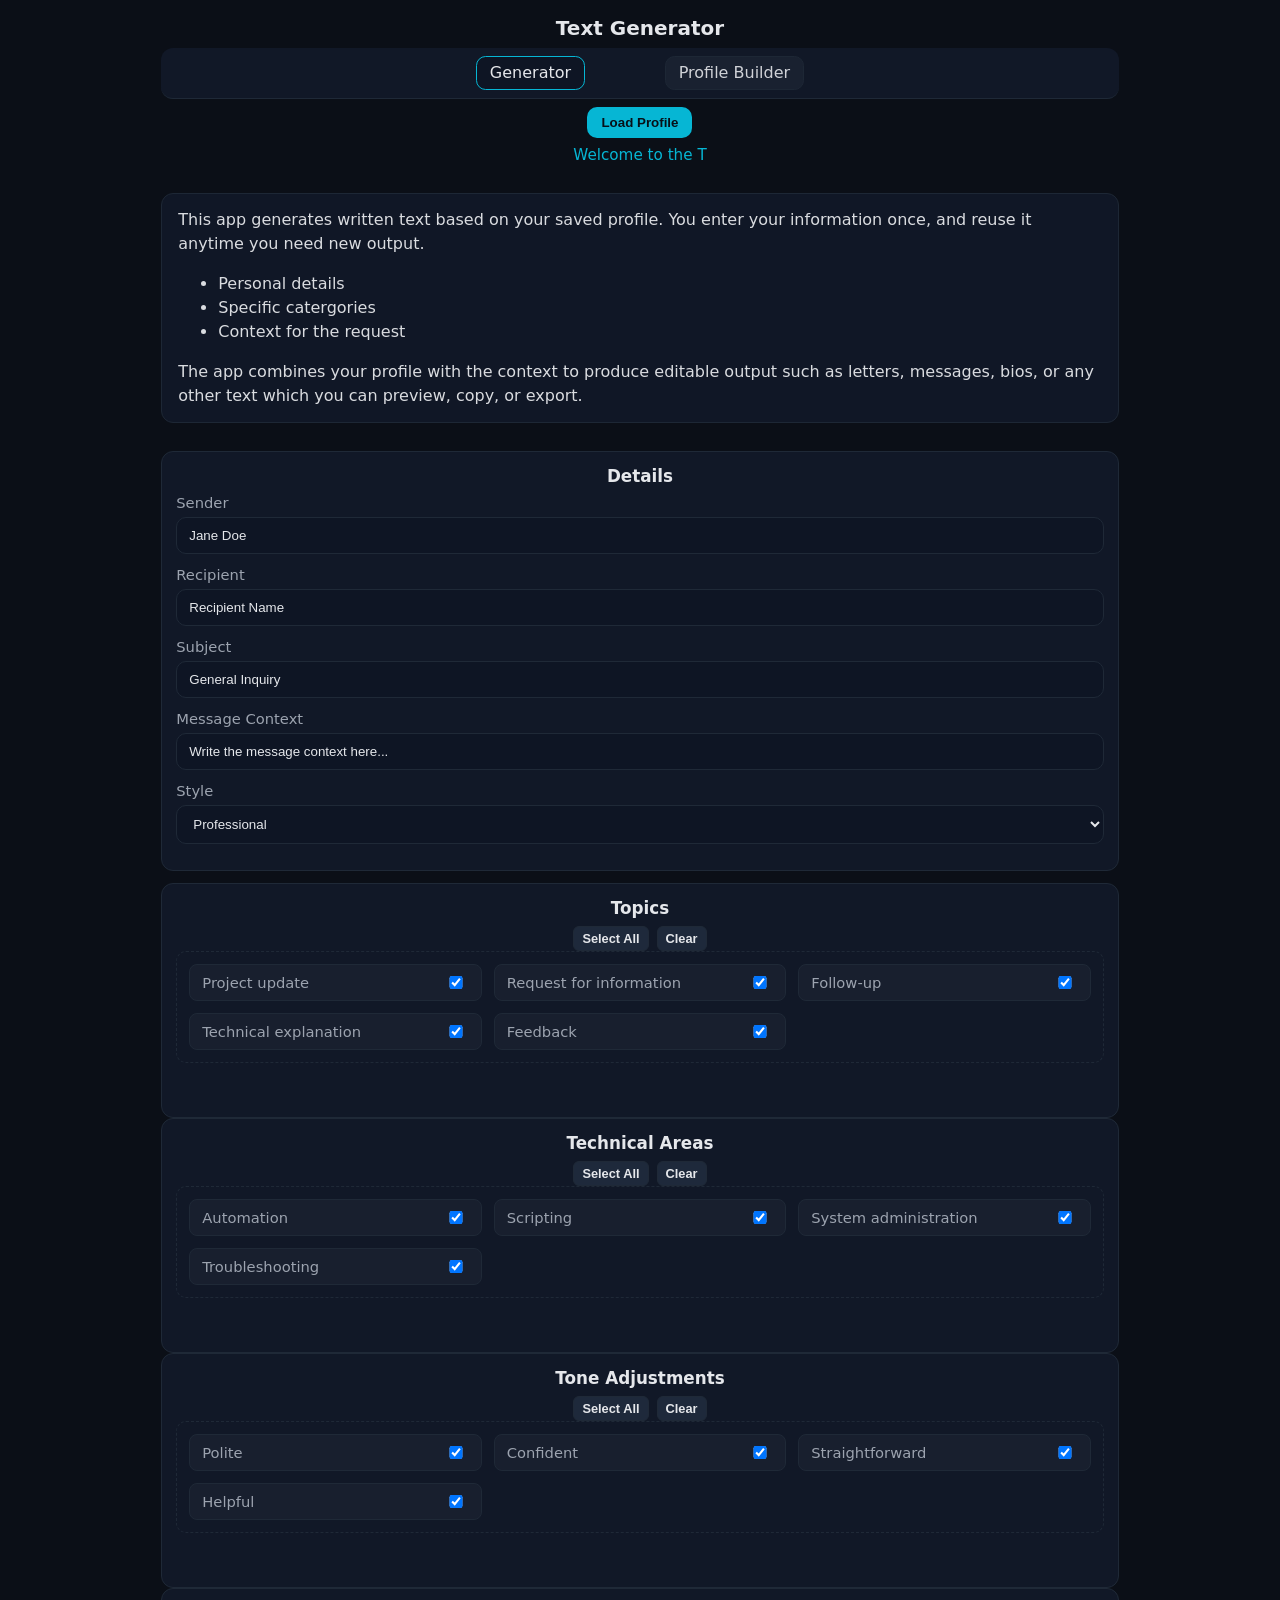
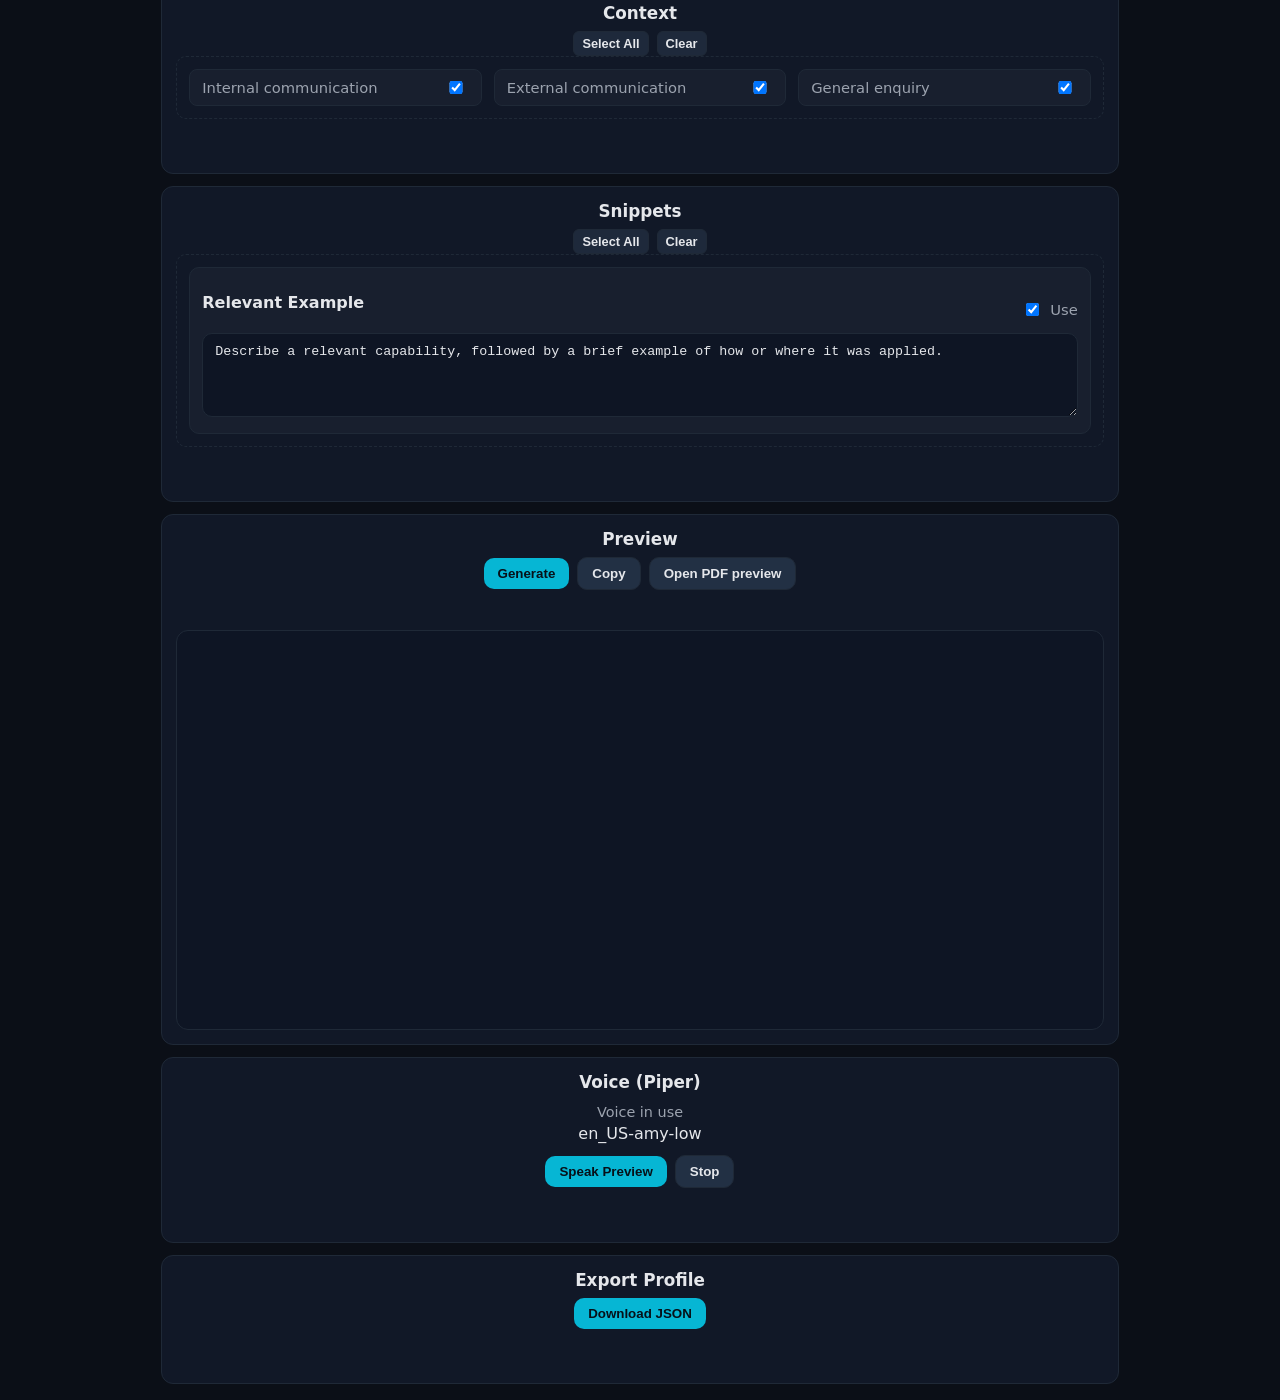
==== site/index.html @ e266deee "Initial Commit" ====
<!doctype html>
<html lang="en">
<head>
  <meta charset="utf-8" />
  <title>Text Generator</title>
  <meta name="viewport" content="width=device-width, initial-scale=1" />
  
  <!-- Main stylesheet -->
  <link rel="stylesheet" href="css/style.css" />

  <!-- Simple inline favicon -->
  <link rel="icon" href="data:image/svg+xml,<svg xmlns='http://www.w3.org/2000/svg' viewBox='0 0 100 100'><rect width='100' height='100' rx='18' fill='%2306b6d4'/><text x='50' y='62' font-size='58' text-anchor='middle' fill='%23071018'>TG</text></svg>">
</head>

<body>
<div class="app">

  <!-- Header + Navigation + Profile Loader -->
  <header class="header-centered">
    <h1>Text Generator</h1>

    <nav class="nav">
      <div class="nav-links">
        <a href="index.html" aria-current="page">Generator</a>
        <a href="profile.html">Profile Builder</a>
      </div>
    </nav>

    <div class="profile-loader-wrapper">
      <!-- Load button pane -->
      <div
        data-pane="profile-loader"
        data-state-key="TEXT_PROFILE"
        data-default-profile="data/default.json"
        data-button-label="Load Profile"
        data-accept=".json,application/json"
        data-ticker-id="profile-main"
      ></div>

      <!-- Typewriter ticker pane -->
      <div
        class="profile-loader-ticker"
        data-pane="status-ticker"
        data-messages-url="data/messages.json"
        data-ticker-id="profile-main"
      ></div>
    </div>
  </header>

  <!-- Main generator layout -->
  <main class="split" id="root">

  <!-- Intro text block -->
  <div  class="intro-text"
        data-pane="intro-text"
        data-intro-key="main">
  </div>

    <!-- Form fields generated from profile.form -->
    <div data-pane="generator-form"
         data-state-key="TEXT_PROFILE"
         data-title="Details"
         data-default-styles="Professional,Friendly,Direct,Concise">
    </div>

    <!-- Checklist groups from profile.options -->
    <div data-pane="generator-checklists"
         data-state-key="TEXT_PROFILE"
         data-default-title="Options">
    </div>

    <!-- Subject + example blocks -->
    <div data-pane="generator-snippets"
         data-state-key="TEXT_PROFILE"
         data-default-title="Snippets">
    </div>

    <!-- Preview + Generate + Copy + PDF -->
    <div data-pane="generator-preview"
         data-ollama-url="http://localhost:11434/api/generate"
         data-form-selector='[data-pane="generator-form"]'
         data-checklists-selector='[data-pane="generator-checklists"]'
         data-snippets-selector='[data-pane="generator-snippets"]'
         data-state-key="TEXT_PROFILE"
         data-text-id="generator-text"
         data-ticker-id="profile-main">
    </div>

    <!-- Piper TTS (speaks content of preview) -->
    <div data-pane="generator-piper"
         data-piper-base="/piper"
         data-voice-id="en_US-amy-low"
         data-target-selector="#generator-text"
         data-ticker-id="profile-main">
    </div>

    <!-- Export profile as JSON -->
    <div
      data-pane="builder-export"
      data-state-key="TEXT_PROFILE"
      data-title="Export Profile"
      data-filename="profile.json"
      data-button-label="Download JSON"
      data-ticker-id="profile-main">
    </div>

  </main>
</div>

<!-- Pane scripts -->
<script src="js/PanesCore.js"></script>
<script src="js/Common/StatusTickerPane.js"></script>
<script src="js/Common/ProfileLoaderPane.js"></script>
<script src="js/Generator/GeneratorFormPane.js"></script>
<script src="js/Generator/GeneratorChecklistPane.js"></script>
<script src="js/Generator/GeneratorSnippetsPane.js"></script>
<script src="js/Generator/GeneratorPreviewPane.js"></script>
<script src="js/Generator/GeneratorPiperPane.js"></script>
<script src="js/Common/ExportPane.js"></script>
<script src="text/intro.js"></script>
<script src="js/Common/IntroPane.js"></script>

<script>
  // Instantiate all panes declared in the page.
  window.Panes && window.Panes.bootstrap();
</script>

</body>
</html>
---- site/css/style.css ----
/* =========================
   Theme Tokens
   ========================= */
:root {
  --bg: #0b0f17;
  --card: #111827;
  --muted: #9ca3af;
  --text: #e5e7eb;
  --border: #1f2937;
  --accent: #06b6d4;
}

/* =========================
   Base / Reset
   ========================= */
* { box-sizing: border-box; }

body {
  margin: 0;
  background: var(--bg);
  color: var(--text);
  font-family: system-ui, sans-serif;
  font-size: 1rem;
}

.muted {
  color: var(--muted);
  opacity: 0.95;
  margin: 0.25rem 0 0.75rem;
  line-height: 1.4;
}

h1 {
  font-size: 1.25rem;
  margin: 0;
}

/* =========================
   Top Nav
   ========================= */
.nav {
  position: sticky;
  top: 0;
  z-index: 10;
  display: flex;
  align-items: center;
  justify-content: center;
  padding: 0.75rem 1rem;
  padding-top: 0.5rem;
  padding-bottom: 0.5rem;
  margin-top: 0.5rem;
  background: var(--card);
  border-bottom: 1px solid var(--border);
  border-radius: 0.75rem;
  width: 80%;
}

.nav .brand {
  font-weight: 700;
  text-decoration: none;
  color: var(--text);
}

.nav .nav-links {
  display: flex;
  gap: 5rem;
}

.nav .nav-links a {
  text-decoration: none;         
  color: var(--text);
  padding: 0.4rem 0.8rem;
  border-radius: 0.6rem;
  border: 1px solid var(--border);
  background: #1a2232;          
  transition: 0.15s ease;
  opacity: 0.9;
}

.nav .nav-links a:hover {
  color: white;
  opacity: 1;
  filter: brightness(1.15);
  border-color: var(--accent);
  background: #0e1524;
}

.nav .nav-links a[aria-current="page"] {
  border-color: var(--accent);
  background: #0e1524;
  opacity: 1;
}

/* =========================
   Intro Text
   ========================= */
.intro-text {
  background: var(--card);
  border: 1px solid var(--border);
  border-radius: 0.75rem;
  color: var(--text);
  padding: 0.875rem 1rem;
  width: 80%;
  margin: 0.75rem auto 1rem;
  line-height: 1.5;
  opacity: 0.95;
}

.intro-text p {
  margin: 0; 
}

/* =========================
   App Layout
   ========================= */
.app {
  max-width: min(110rem, 96vw);
  margin: 0 auto;
  padding: 1rem;
}

.split {
  display: flex;
  flex-direction: column;
  gap: 0.75rem;
}

.pane {
  background: var(--card);
  border: 1px solid var(--border);
  border-radius: 0.75rem;
  padding: 0.875rem;
  width: 80%;
  margin: 0 auto;
}

/* ------------------------------------------------------------------
   Pane host isolation hooks
   - PanesCore adds: .pane-host and .pane-host--<data-pane>
   - Pane renderers can add: .pane--<data-pane>
   Use these selectors for per-pane CSS without bleeding styles.
   ------------------------------------------------------------------ */
.pane-host {
  /* no visual changes by default */
}

.pane--error {
  border-color: #ef4444;
}

.pane h2 {
  margin: 0 0 .5rem;
  font-size: 1.05rem;
}

.pane-title {
  text-align: center;
  margin-bottom: 0.5rem;
}

/* =========================
   Voice Info
   ========================= */
.voice-details {
  text-align: center;
  margin: 0.75rem 0;
}

.voice-details label {
  display: block;
  font-size: 0.9rem;
  color: var(--muted);
  margin-bottom: 0.25rem;
}

#voice-label {
  display: inline-block;
  font-weight: 600;
  color: var(--text);
  opacity: 0.9;
}

/* =========================
   Header + Actions
   ========================= */
.header-centered {
  display: flex;
  flex-direction: column;
  align-items: center;
  margin-bottom: 1rem;
  text-align: center;
}

.actions { 
  display: flex; 
  gap: .5rem; 
  justify-content: center; 
}

.actions-centered { 
  margin-top: .5rem; 
  justify-content: center; 
}

/* =========================
   Buttons
   ========================= */
button {
  background: #223044;
  color: var(--text);
  border: 1px solid var(--border);
  border-radius: 0.625rem;
  padding: 0.5rem 0.875rem;
  font-weight: 600;
}

button.primary { background: var(--accent); color: #071018; border: none; }
button:hover { filter: brightness(1.08); }

button.mini {
  background: #1e293b;
  border: 1px solid var(--border);
  padding: 0.25rem 0.5rem;
  border-radius: 0.375rem;
  font-size: 0.8rem;
  margin: 0.5rem auto;
}

.pane .actions {
  display: flex;
  justify-content: center;
  align-items: center;
  gap: .5rem;
}
.pane .actions button {
  display: inline-flex;  
  margin: 0;             
}

.form-field-key-row {
  display: flex;
  align-items: center;
  gap: 8px;
}

.form-field-key-row label {
  min-width: 90px;
}

.form-field-key-row .mini.danger {
  margin-left: auto;
}

.builder-style-row {
  display: flex;
  gap: 8px;
  align-items: center;
}

.builder-style-row .mini.danger {
  margin-left: auto;
}

.checklist-item-row {
  display: flex;
  gap: 6px;
  margin-bottom: 4px;
}

.checklist-item-row button.mini.danger {
  background: #1e293b;
  color: white;
  border: none;
  padding: 0 6px;
  cursor: pointer;
  border-radius: 4px;
}


/* =========================
   Forms
   ========================= */
label {
  display: block;
  font-size: 0.92rem;
  color: var(--muted);
  margin: 0.5rem 0 0.375rem;
}

input, textarea, select {
  width: 100%;
  background: #0e1524;
  color: var(--text);
  border: 1px solid var(--border);
  border-radius: 0.625rem;
  padding: 0.625rem 0.75rem;
  outline: none;
}


.form-field-block {
  margin-bottom: 0.75rem;
}

.form-field-key-row input.form-key-input {
  font-weight: 600;
  background: #1a2232;
  border: 1px solid var(--accent);
  margin-top: 0.25rem;
  margin-bottom: 0.5rem;
}

.form-field-value-row input.form-value-input {
  background: #0e1524;
  border: 1px solid var(--border);
  opacity: 0.95;
}

.form-field-value-row {
  padding-left: 0.75rem;
  border-left: 2px solid var(--border);
  margin-top: 0.25rem;
}


textarea { min-height: 8.75rem; resize: vertical; }
.group { margin-bottom: 0.75rem; }

#status,
.status-text {
  min-height: 1.2rem;
  line-height: 1.2rem;
  margin-top: 0.5rem;
  color: var(--accent);
  font-size: 0.95rem;
  transition: opacity 180ms ease;
  opacity: 0;
  visibility: hidden;
}

#status.show,
.status-text.show {
  opacity: 1;
  visibility: visible;
}

.is-disabled {
  opacity: .6;
}

.checklist-title-wrap input {
  font-weight: 600;
  background: #1a2232;
  border: 1px solid var(--accent);
  padding: 0.5rem;
  margin-bottom: 0.5rem;
}

.checklist-items-wrap > div > div > input {
  font-weight: 400;
  background: #0e1524;
  border: 1px solid var(--border);
  opacity: 0.9;
}

.checklist-items-wrap {
  padding-left: 0.75rem;
  border-left: 2px solid var(--border);
  margin-top: 0.5rem;
}


/* =========================
   Checklist 
   ========================= */
.checklist {
  display: grid;
  grid-template-columns: repeat(auto-fill, minmax(280px, 1fr)); 
  gap: 0.75rem;  
  border: 1px dashed var(--border);
  border-radius: 0.625rem;
  padding: 0.75rem;
}

.checkrow {
  display: grid;
  grid-template-columns: 1fr auto; 
  align-items: center;
  padding: 0.5rem 0.75rem;
  background: rgba(255,255,255,0.03);
  border: 1px solid var(--border);
  border-radius: 0.5rem;
}

.checkrow label { 
  margin: 0; 
}

.checkrow input[type="checkbox"] { 
  justify-self: end; 
}

.checkrow:last-child { 
  border-bottom: 1px solid var(--border); 
}

.flash {
  display: block;
  text-align: center;
  min-height: 2em; 
  margin-top: 0.5rem;
  padding-bottom: 0.5rem;
}

/* =========================
   Snippets
   ========================= */
.snippet-row-top {
  display: grid;
  grid-template-columns: 1fr auto;
  gap: 0.75rem;
  align-items: end;
}

.snippet-include {
  display: flex;
  align-items: center;
  gap: 0.5rem;
  justify-content: flex-end;
  margin-top: 1.25rem;
  color: var(--muted);
  font-size: 0.92rem;
}

.snippet-include input[type="checkbox"] {
  width: auto;
}

.snippet-list {
  display: grid;
  grid-template-columns: 1fr;
  gap: 0.75rem;
  border: 1px dashed var(--border);
  border-radius: 0.625rem;
  padding: 0.75rem;
}

.snippet-card {
  border: 1px solid var(--border);
  border-radius: 0.625rem;
  background: rgba(255,255,255,0.03);
  padding: 0.75rem;
}

.snippet-head {
  display: grid;
  grid-template-columns: 1fr auto;
  gap: 0.75rem;
  align-items: center;
  margin-bottom: 0.5rem;
}

.snippet-subject {
  font-weight: 700;
}

.snippet-body textarea {
  min-height: 5.25rem;
}

/* =========================
   Preview
   ========================= */
.text {
  background: #0e1524;
  border: 1px solid var(--border);
  border-radius: 0.75rem;
  padding: 1rem;
  white-space: pre-wrap;
  line-height: 1.5;
  min-height: 25rem;
  width: 100%;
  resize: vertical;
  font-family: inherit;
  line-height: 1.5;
}

#preview-flash {
  text-align: center;
  min-height: 2em; 
  margin-top: 0.5rem;
  padding-bottom: 0.5rem;
}

/* =========================
   Responsive
   ========================= */
@media (max-width: 600px) {
  .split {
    display: flex;
    flex-direction: column;
    gap: 0.5rem;
  }

  .pane {
    width: 100%;
    padding: 0.75rem;
  }

  .app {
    padding: 0.5rem;
  }
}
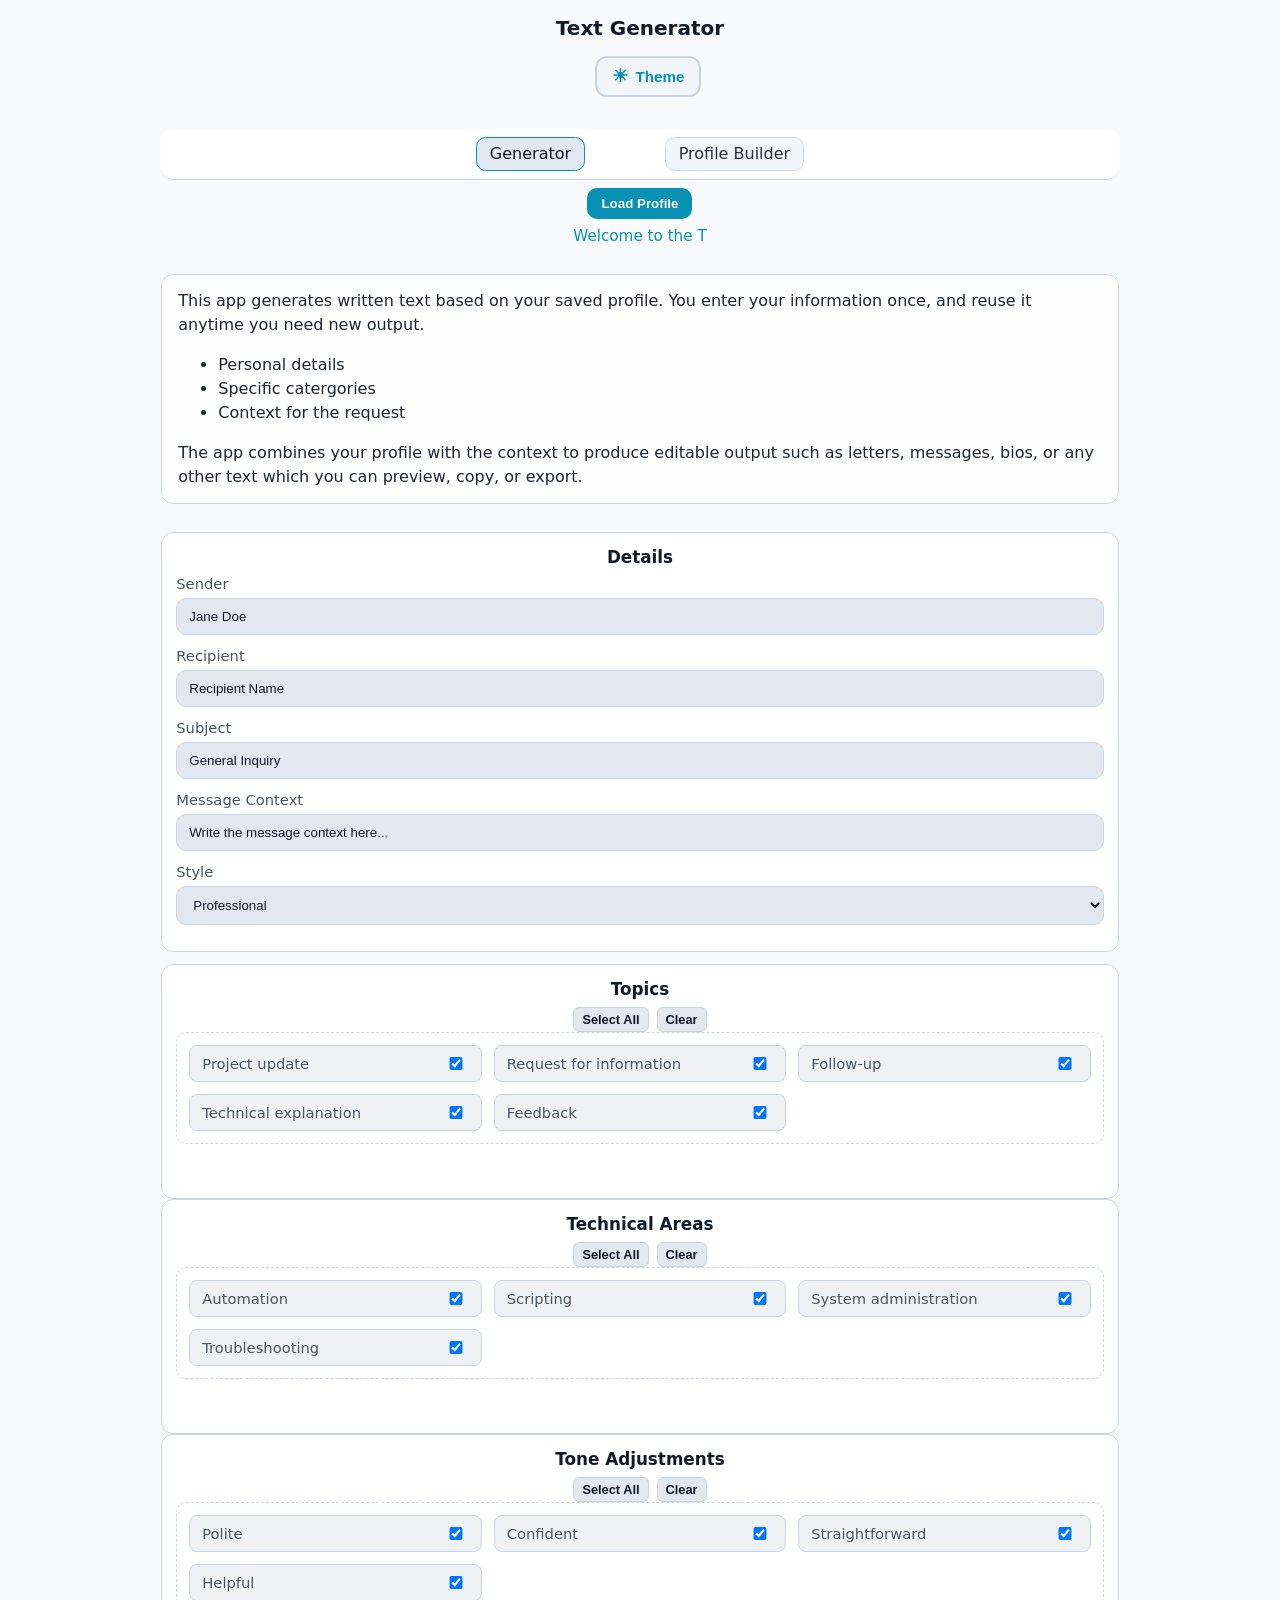
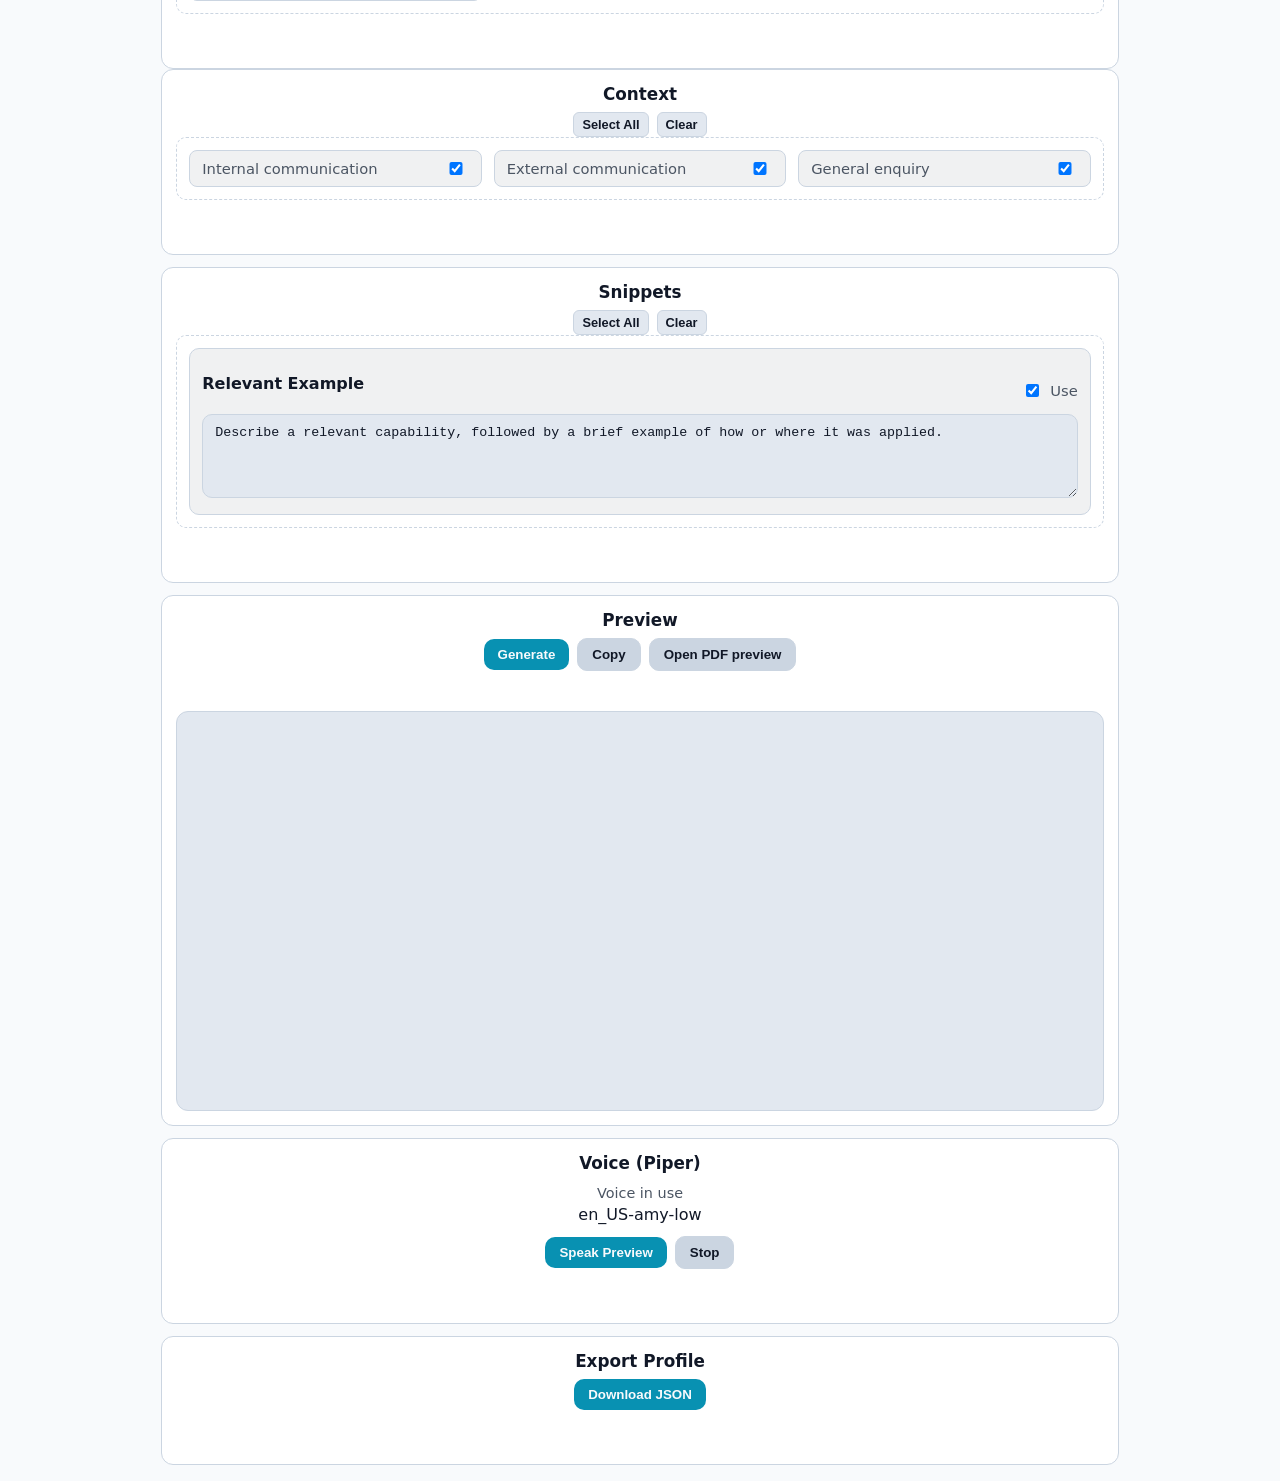
==== commit ccdeb170: "added theme toggle" ====
--- a/site/index.html
+++ b/site/index.html
@@ -18,6 +18,19 @@
   <!-- Header + Navigation + Profile Loader -->
   <header class="header-centered">
     <h1>Text Generator</h1>
+
+    <!-- Theme toggle button -->
+    <div class="theme-toggle-wrapper">
+      <button
+        class="theme-toggle"
+        type="button"
+        aria-label="Toggle light/dark mode"
+        aria-pressed="false"
+        title="Toggle light/dark mode">
+        <span class="theme-toggle-icon" aria-hidden="true">☾</span>
+        <span class="theme-toggle-text">Theme</span>
+      </button>
+    </div>
 
     <nav class="nav">
       <div class="nav-links">
@@ -108,6 +121,7 @@
 </div>
 
 <!-- Pane scripts -->
+<script src="js/Common/themeToggle.js"></script>
 <script src="js/PanesCore.js"></script>
 <script src="js/Common/StatusTickerPane.js"></script>
 <script src="js/Common/ProfileLoaderPane.js"></script>
--- a/site/css/style.css
+++ b/site/css/style.css
@@ -8,6 +8,31 @@
   --text: #e5e7eb;
   --border: #1f2937;
   --accent: #06b6d4;
+  --surface: #1a2232;
+  --surface-alt: #0e1524;
+  --danger: #ef4444;
+  --button-bg: #223044;
+  --button-mini-bg: #1e293b;
+  --text-strong: #ffffff;
+  --accent-contrast: #071018;
+  --overlay-soft: rgba(255,255,255,0.03);
+}
+
+html[data-theme="light"] {
+  --bg: #f8fafc;
+  --card: #ffffff;
+  --muted: #4b5563;
+  --text: #111827;
+  --border: #cbd5e1;
+  --accent: #0891b2;
+  --surface: #f1f5f9;
+  --surface-alt: #e2e8f0;
+  --danger: #dc2626;
+  --button-bg: #cbd5e1;
+  --button-mini-bg: #e2e8f0;
+  --text-strong: #ffffff;
+  --accent-contrast: #f8fafc;
+  --overlay-soft: rgba(15,23,42,0.06);
 }
 
 /* =========================
@@ -34,6 +59,58 @@
   font-size: 1.25rem;
   margin: 0;
 }
+
+/* =======================
+   Theme Toggle
+======================= */
+.theme-toggle-wrapper {
+  display: flex;
+  justify-content: center;
+  margin: 1rem 0 1.5rem 0;
+}
+
+.theme-toggle {
+  display: inline-flex;
+  align-items: center;
+  gap: 0.5rem;
+  margin-left: 1rem;
+
+  backdrop-filter: blur(8px);
+  -webkit-backdrop-filter: blur(8px);
+
+  background: var(--surface);
+  border: 2px solid var(--border);
+  border-radius: 12px;
+  padding: 0.6rem 0.9rem;
+
+  color: var(--accent);
+  font-weight: bold;
+  cursor: pointer;
+
+  transition: transform 0.2s ease, box-shadow 0.2s ease, color 0.2s ease;
+}
+
+.theme-toggle:hover,
+.theme-toggle:focus {
+  transform: translateY(-2px);
+  box-shadow: 0 0 12px var(--accent);
+  outline: none;
+}
+
+.theme-toggle:active {
+  transform: translateY(0);
+  box-shadow: none;
+}
+
+.theme-toggle-icon {
+  font-size: 1.1rem;
+  line-height: 1;
+}
+
+.theme-toggle-text {
+  font-size: 0.95rem;
+}
+
 
 /* =========================
    Top Nav
@@ -72,22 +149,22 @@
   padding: 0.4rem 0.8rem;
   border-radius: 0.6rem;
   border: 1px solid var(--border);
-  background: #1a2232;          
+  background: var(--surface);          
   transition: 0.15s ease;
   opacity: 0.9;
 }
 
 .nav .nav-links a:hover {
-  color: white;
+  color: var(--text-strong);
   opacity: 1;
   filter: brightness(1.15);
   border-color: var(--accent);
-  background: #0e1524;
+  background: var(--surface-alt);
 }
 
 .nav .nav-links a[aria-current="page"] {
   border-color: var(--accent);
-  background: #0e1524;
+  background: var(--surface-alt);
   opacity: 1;
 }
 
@@ -145,7 +222,7 @@
 }
 
 .pane--error {
-  border-color: #ef4444;
+  border-color: var(--danger);
 }
 
 .pane h2 {
@@ -206,7 +283,7 @@
    Buttons
    ========================= */
 button {
-  background: #223044;
+  background: var(--button-bg);
   color: var(--text);
   border: 1px solid var(--border);
   border-radius: 0.625rem;
@@ -214,11 +291,11 @@
   font-weight: 600;
 }
 
-button.primary { background: var(--accent); color: #071018; border: none; }
+button.primary { background: var(--accent); color: var(--accent-contrast); border: none; }
 button:hover { filter: brightness(1.08); }
 
 button.mini {
-  background: #1e293b;
+  background: var(--button-mini-bg);
   border: 1px solid var(--border);
   padding: 0.25rem 0.5rem;
   border-radius: 0.375rem;
@@ -268,8 +345,8 @@
 }
 
 .checklist-item-row button.mini.danger {
-  background: #1e293b;
-  color: white;
+  background: var(--button-mini-bg);
+  color: var(--text-strong);
   border: none;
   padding: 0 6px;
   cursor: pointer;
@@ -289,7 +366,7 @@
 
 input, textarea, select {
   width: 100%;
-  background: #0e1524;
+  background: var(--surface-alt);
   color: var(--text);
   border: 1px solid var(--border);
   border-radius: 0.625rem;
@@ -304,14 +381,14 @@
 
 .form-field-key-row input.form-key-input {
   font-weight: 600;
-  background: #1a2232;
+  background: var(--surface);
   border: 1px solid var(--accent);
   margin-top: 0.25rem;
   margin-bottom: 0.5rem;
 }
 
 .form-field-value-row input.form-value-input {
-  background: #0e1524;
+  background: var(--surface-alt);
   border: 1px solid var(--border);
   opacity: 0.95;
 }
@@ -350,7 +427,7 @@
 
 .checklist-title-wrap input {
   font-weight: 600;
-  background: #1a2232;
+  background: var(--surface);
   border: 1px solid var(--accent);
   padding: 0.5rem;
   margin-bottom: 0.5rem;
@@ -358,7 +435,7 @@
 
 .checklist-items-wrap > div > div > input {
   font-weight: 400;
-  background: #0e1524;
+  background: var(--surface-alt);
   border: 1px solid var(--border);
   opacity: 0.9;
 }
@@ -387,7 +464,7 @@
   grid-template-columns: 1fr auto; 
   align-items: center;
   padding: 0.5rem 0.75rem;
-  background: rgba(255,255,255,0.03);
+  background: var(--overlay-soft);
   border: 1px solid var(--border);
   border-radius: 0.5rem;
 }
@@ -448,7 +525,7 @@
 .snippet-card {
   border: 1px solid var(--border);
   border-radius: 0.625rem;
-  background: rgba(255,255,255,0.03);
+  background: var(--overlay-soft);
   padding: 0.75rem;
 }
 
@@ -472,7 +549,7 @@
    Preview
    ========================= */
 .text {
-  background: #0e1524;
+  background: var(--surface-alt);
   border: 1px solid var(--border);
   border-radius: 0.75rem;
   padding: 1rem;
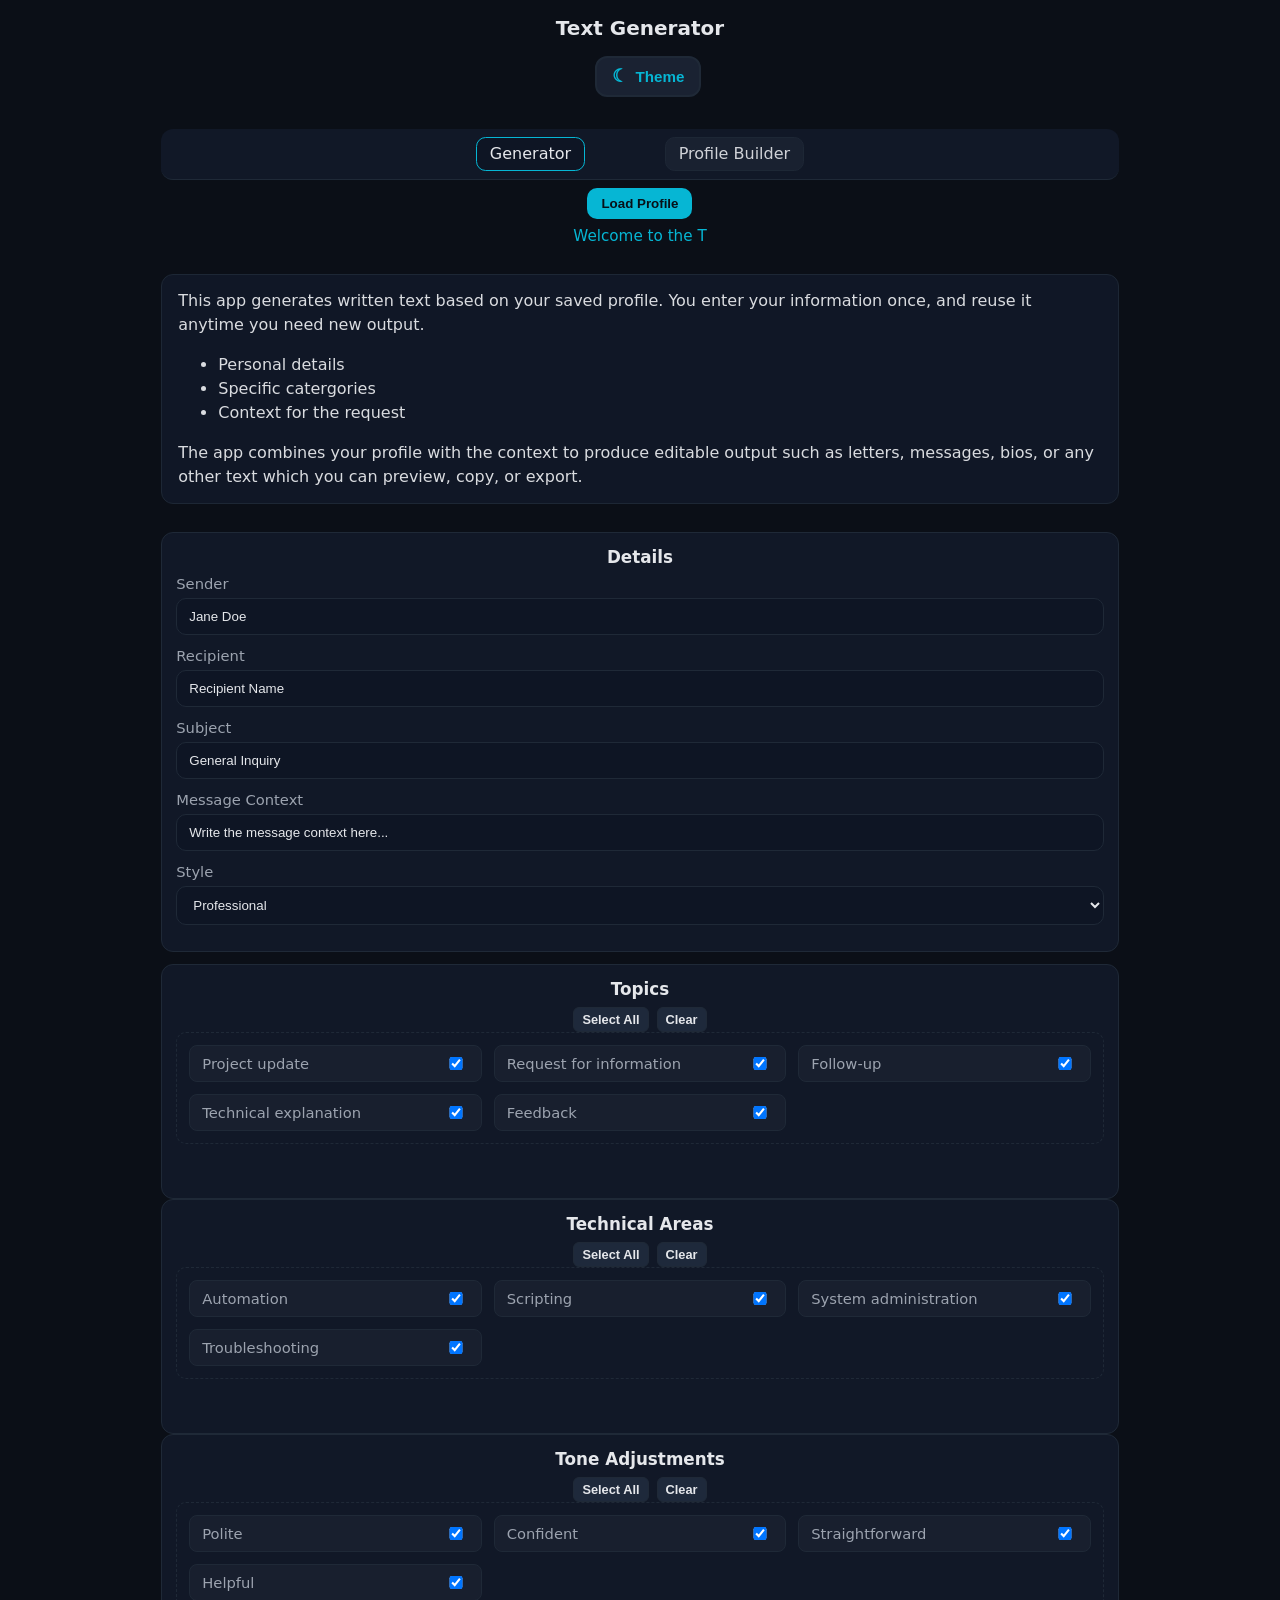
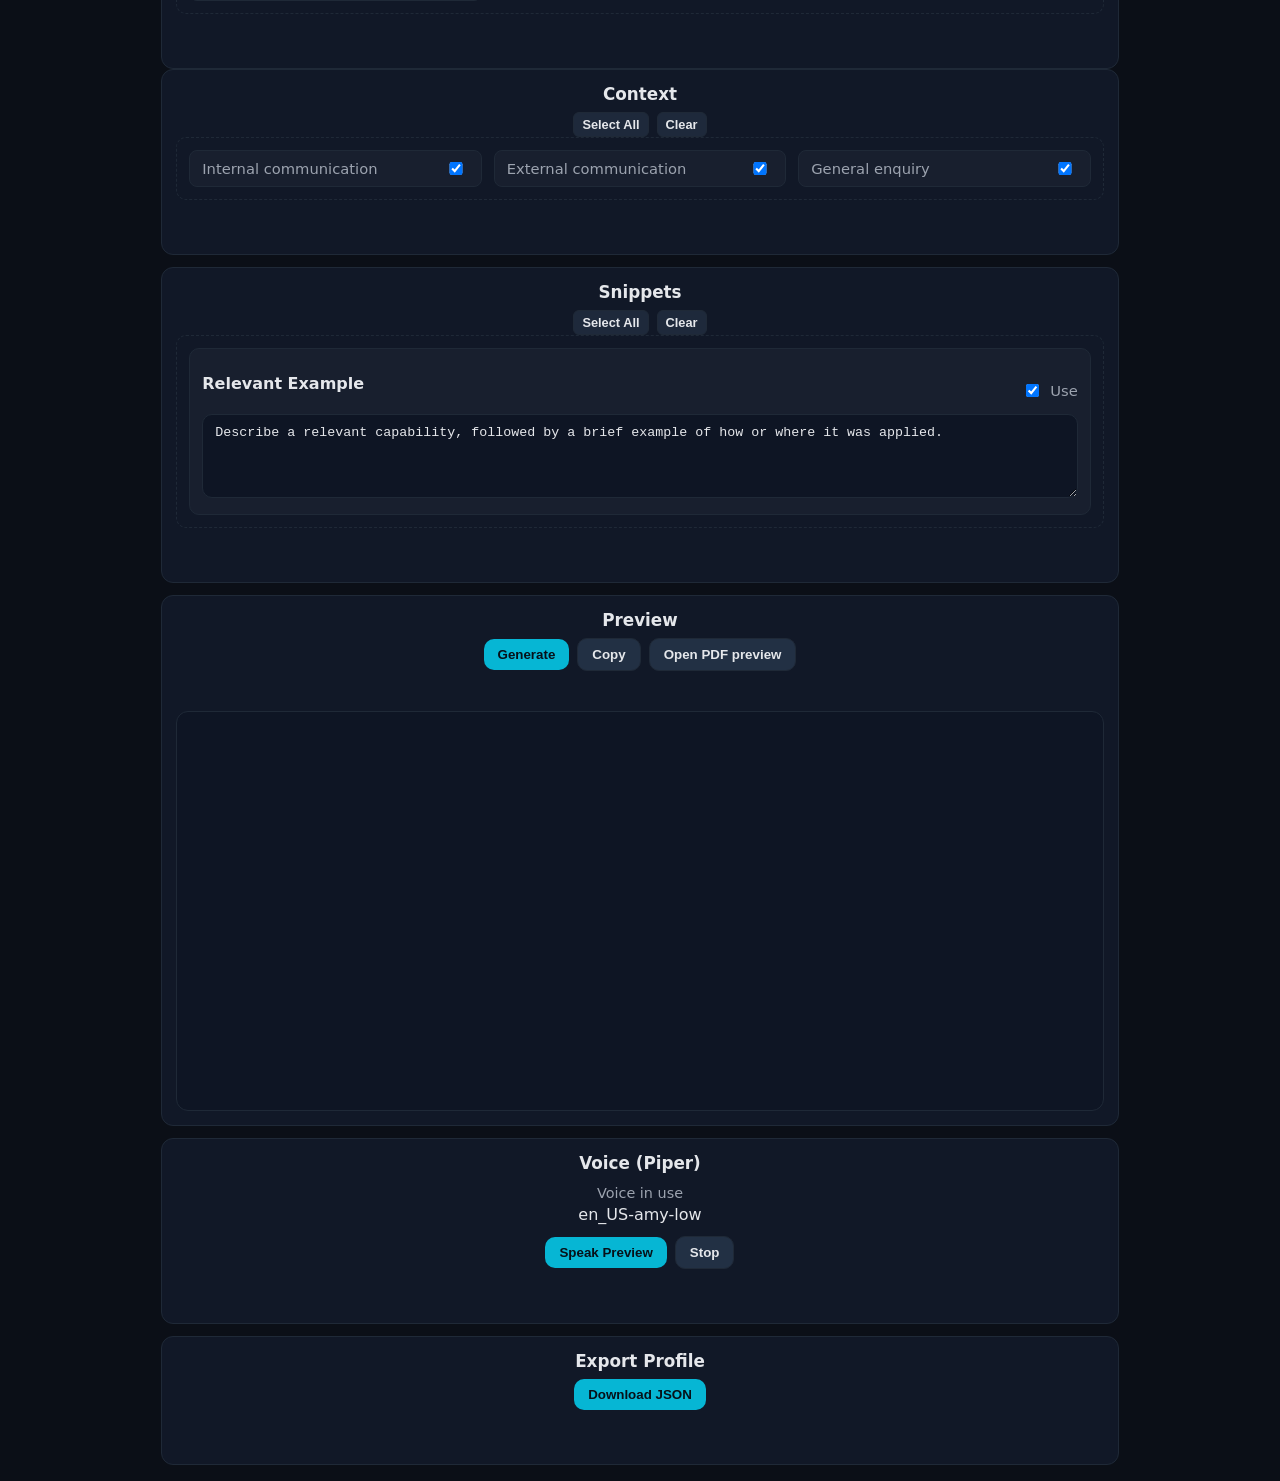
==== commit da285f08: "added favicon" ====
--- a/site/index.html
+++ b/site/index.html
@@ -1,143 +1,25 @@
-<!doctype html>
+<!DOCTYPE html>
 <html lang="en">
 <head>
+  <!-- Head / Meta -->
   <meta charset="utf-8" />
   <title>Text Generator</title>
   <meta name="viewport" content="width=device-width, initial-scale=1" />
-  
-  <!-- Main stylesheet -->
+  <!-- Styles -->
   <link rel="stylesheet" href="css/style.css" />
 
   <!-- Simple inline favicon -->
-  <link rel="icon" href="data:image/svg+xml,<svg xmlns='http://www.w3.org/2000/svg' viewBox='0 0 100 100'><rect width='100' height='100' rx='18' fill='%2306b6d4'/><text x='50' y='62' font-size='58' text-anchor='middle' fill='%23071018'>TG</text></svg>">
+  <link rel="icon" href="images/favicon/optimized/favicon.ico" sizes="any">
+  <link rel="icon" type="image/png" sizes="32x32" href="images/favicon/optimized/favicon-32x32.png">
+  <link rel="icon" type="image/png" sizes="16x16" href="images/favicon/optimized/favicon-16x16.png">
+  <link rel="apple-touch-icon" sizes="180x180" href="images/favicon/optimized/favicon-180x180.png">
+
 </head>
-
 <body>
-<div class="app">
-
-  <!-- Header + Navigation + Profile Loader -->
-  <header class="header-centered">
-    <h1>Text Generator</h1>
-
-    <!-- Theme toggle button -->
-    <div class="theme-toggle-wrapper">
-      <button
-        class="theme-toggle"
-        type="button"
-        aria-label="Toggle light/dark mode"
-        aria-pressed="false"
-        title="Toggle light/dark mode">
-        <span class="theme-toggle-icon" aria-hidden="true">☾</span>
-        <span class="theme-toggle-text">Theme</span>
-      </button>
-    </div>
-
-    <nav class="nav">
-      <div class="nav-links">
-        <a href="index.html" aria-current="page">Generator</a>
-        <a href="profile.html">Profile Builder</a>
-      </div>
-    </nav>
-
-    <div class="profile-loader-wrapper">
-      <!-- Load button pane -->
-      <div
-        data-pane="profile-loader"
-        data-state-key="TEXT_PROFILE"
-        data-default-profile="data/default.json"
-        data-button-label="Load Profile"
-        data-accept=".json,application/json"
-        data-ticker-id="profile-main"
-      ></div>
-
-      <!-- Typewriter ticker pane -->
-      <div
-        class="profile-loader-ticker"
-        data-pane="status-ticker"
-        data-messages-url="data/messages.json"
-        data-ticker-id="profile-main"
-      ></div>
-    </div>
-  </header>
-
-  <!-- Main generator layout -->
-  <main class="split" id="root">
-
-  <!-- Intro text block -->
-  <div  class="intro-text"
-        data-pane="intro-text"
-        data-intro-key="main">
-  </div>
-
-    <!-- Form fields generated from profile.form -->
-    <div data-pane="generator-form"
-         data-state-key="TEXT_PROFILE"
-         data-title="Details"
-         data-default-styles="Professional,Friendly,Direct,Concise">
-    </div>
-
-    <!-- Checklist groups from profile.options -->
-    <div data-pane="generator-checklists"
-         data-state-key="TEXT_PROFILE"
-         data-default-title="Options">
-    </div>
-
-    <!-- Subject + example blocks -->
-    <div data-pane="generator-snippets"
-         data-state-key="TEXT_PROFILE"
-         data-default-title="Snippets">
-    </div>
-
-    <!-- Preview + Generate + Copy + PDF -->
-    <div data-pane="generator-preview"
-         data-ollama-url="http://localhost:11434/api/generate"
-         data-form-selector='[data-pane="generator-form"]'
-         data-checklists-selector='[data-pane="generator-checklists"]'
-         data-snippets-selector='[data-pane="generator-snippets"]'
-         data-state-key="TEXT_PROFILE"
-         data-text-id="generator-text"
-         data-ticker-id="profile-main">
-    </div>
-
-    <!-- Piper TTS (speaks content of preview) -->
-    <div data-pane="generator-piper"
-         data-piper-base="/piper"
-         data-voice-id="en_US-amy-low"
-         data-target-selector="#generator-text"
-         data-ticker-id="profile-main">
-    </div>
-
-    <!-- Export profile as JSON -->
-    <div
-      data-pane="builder-export"
-      data-state-key="TEXT_PROFILE"
-      data-title="Export Profile"
-      data-filename="profile.json"
-      data-button-label="Download JSON"
-      data-ticker-id="profile-main">
-    </div>
-
-  </main>
-</div>
-
-<!-- Pane scripts -->
-<script src="js/Common/themeToggle.js"></script>
-<script src="js/PanesCore.js"></script>
-<script src="js/Common/StatusTickerPane.js"></script>
-<script src="js/Common/ProfileLoaderPane.js"></script>
-<script src="js/Generator/GeneratorFormPane.js"></script>
-<script src="js/Generator/GeneratorChecklistPane.js"></script>
-<script src="js/Generator/GeneratorSnippetsPane.js"></script>
-<script src="js/Generator/GeneratorPreviewPane.js"></script>
-<script src="js/Generator/GeneratorPiperPane.js"></script>
-<script src="js/Common/ExportPane.js"></script>
-<script src="text/intro.js"></script>
-<script src="js/Common/IntroPane.js"></script>
-
-<script>
-  // Instantiate all panes declared in the page.
-  window.Panes && window.Panes.bootstrap();
-</script>
-
+  <!-- App Root -->
+  <div id="app"></div>
+  <!-- Scripts -->
+  <!-- Page Module -->
+  <script type="module" src="js/pages/generatorPage.js"></script>
 </body>
 </html>
